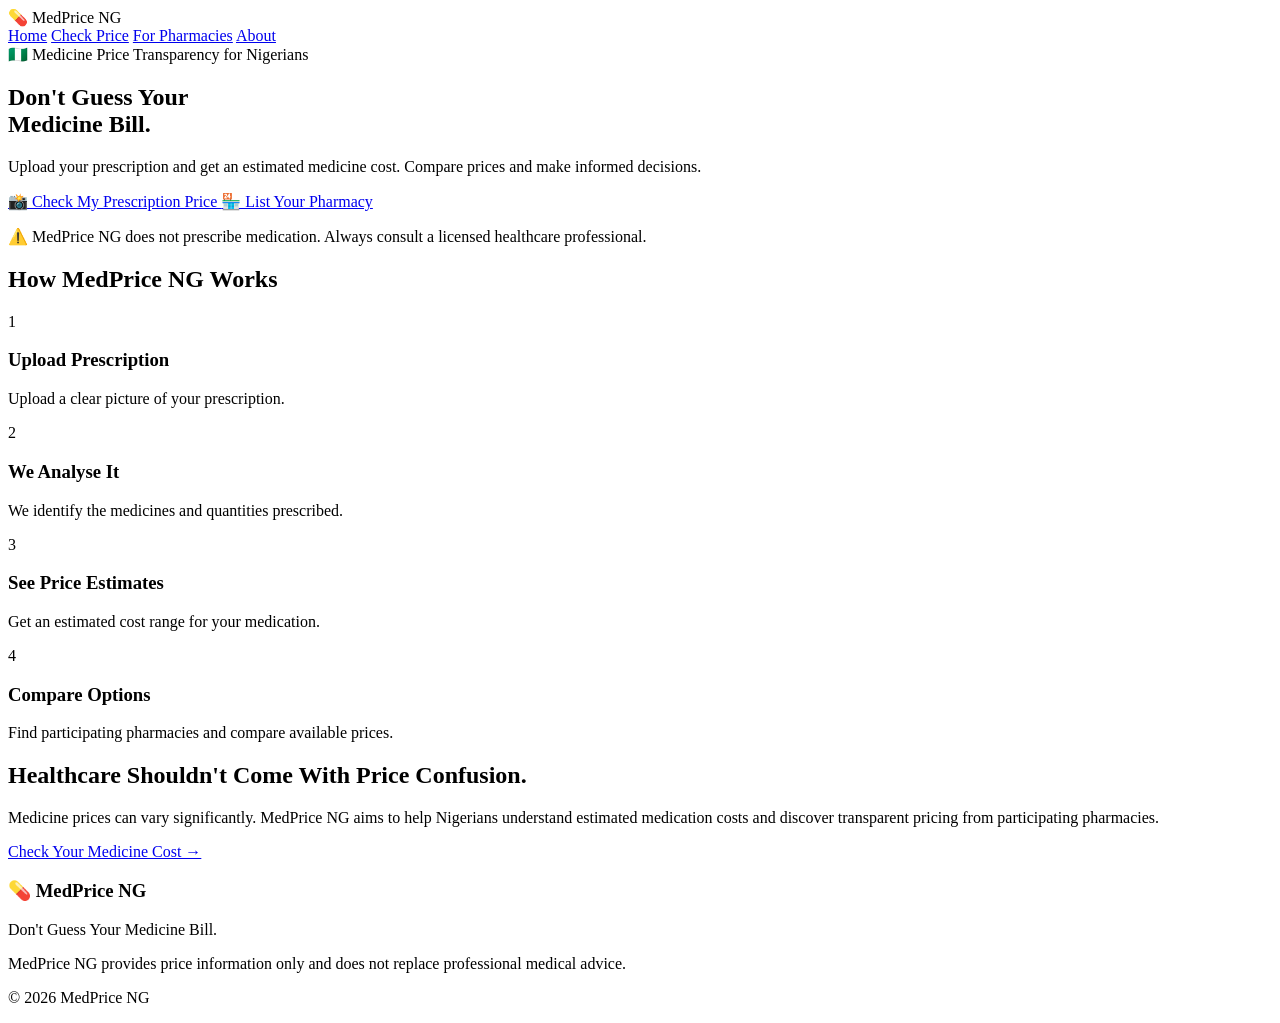
==== index.html @ ba133934 "Add initial index.html for MedPrice NG website" ====
<!DOCTYPE html>
<html lang="en">
<head>
  <meta charset="UTF-8">
  <meta name="viewport" content="width=device-width, initial-scale=1.0">

  <title>MedPrice NG | Don't Guess Your Medicine Bill</title>

  <link rel="stylesheet" href="style.css">
</head>

<body>

  <!-- Navigation -->
  <nav>
    <div class="logo">
      💊 MedPrice <span>NG</span>
    </div>

    <div class="nav-links">
      <a href="index.html">Home</a>
      <a href="check-price.html">Check Price</a>
      <a href="pharmacy.html">For Pharmacies</a>
      <a href="about.html">About</a>
    </div>
  </nav>


  <!-- Hero Section -->
  <section class="hero">

    <div class="hero-content">
      <div class="badge">🇳🇬 Medicine Price Transparency for Nigerians</div>

      <h1>
        Don't Guess Your <br>
        <span>Medicine Bill.</span>
      </h1>

      <p>
        Upload your prescription and get an estimated medicine cost.
        Compare prices and make informed decisions.
      </p>

      <div class="hero-buttons">

        <a href="check-price.html" class="primary-btn">
          📸 Check My Prescription Price
        </a>

        <a href="pharmacy.html" class="secondary-btn">
          🏪 List Your Pharmacy
        </a>

      </div>

      <p class="disclaimer">
        ⚠️ MedPrice NG does not prescribe medication.
        Always consult a licensed healthcare professional.
      </p>

    </div>

  </section>


  <!-- How It Works -->
  <section class="how-it-works">

    <h2>How MedPrice NG Works</h2>

    <div class="steps">

      <div class="step">
        <div class="step-number">1</div>
        <h3>Upload Prescription</h3>
        <p>Upload a clear picture of your prescription.</p>
      </div>

      <div class="step">
        <div class="step-number">2</div>
        <h3>We Analyse It</h3>
        <p>We identify the medicines and quantities prescribed.</p>
      </div>

      <div class="step">
        <div class="step-number">3</div>
        <h3>See Price Estimates</h3>
        <p>Get an estimated cost range for your medication.</p>
      </div>

      <div class="step">
        <div class="step-number">4</div>
        <h3>Compare Options</h3>
        <p>Find participating pharmacies and compare available prices.</p>
      </div>

    </div>

  </section>


  <!-- Why Section -->
  <section class="why">

    <h2>Healthcare Shouldn't Come With Price Confusion.</h2>

    <p>
      Medicine prices can vary significantly. MedPrice NG aims to help
      Nigerians understand estimated medication costs and discover
      transparent pricing from participating pharmacies.
    </p>

    <a href="check-price.html" class="primary-btn">
      Check Your Medicine Cost →
    </a>

  </section>


  <!-- Footer -->
  <footer>

    <h3>💊 MedPrice NG</h3>

    <p>Don't Guess Your Medicine Bill.</p>

    <p class="footer-small">
      MedPrice NG provides price information only and does not replace
      professional medical advice.
    </p>

    <p>© 2026 MedPrice NG</p>

  </footer>


  <script src="script.js"></script>

</body>
</html>
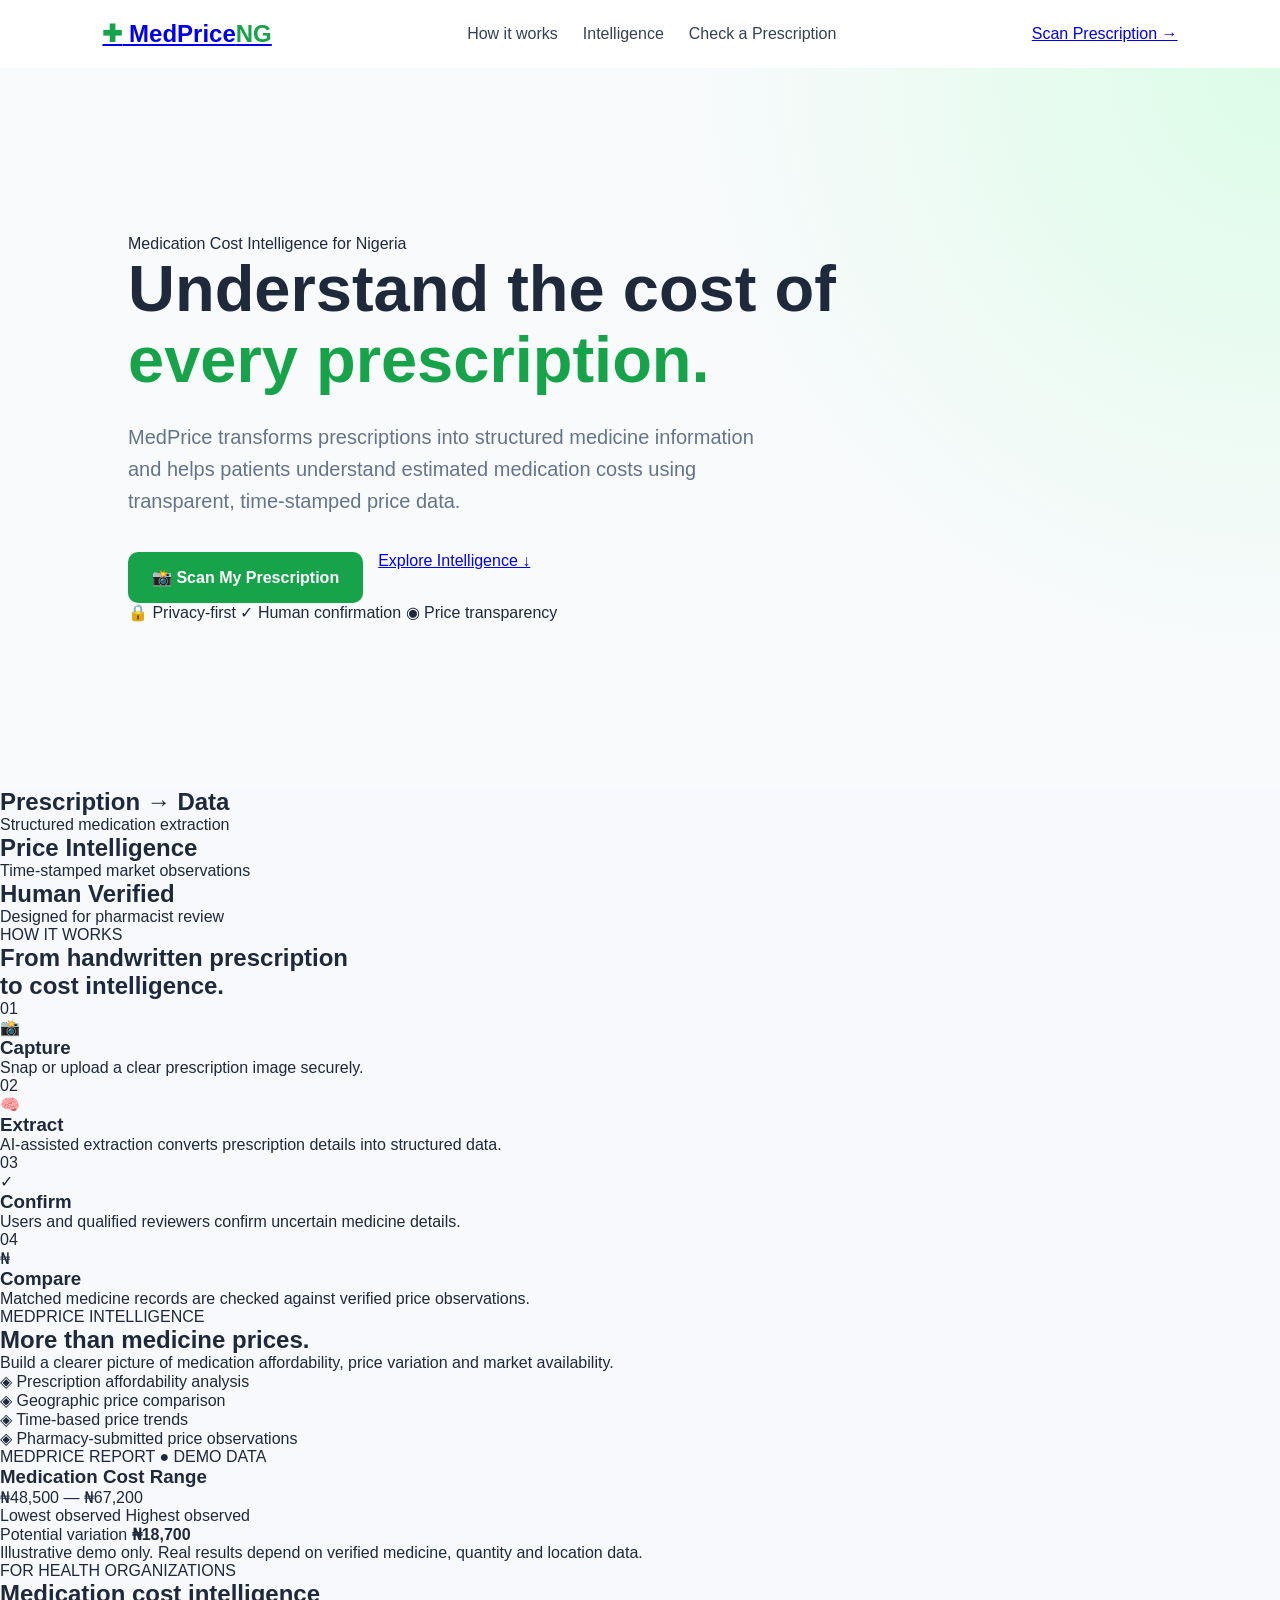
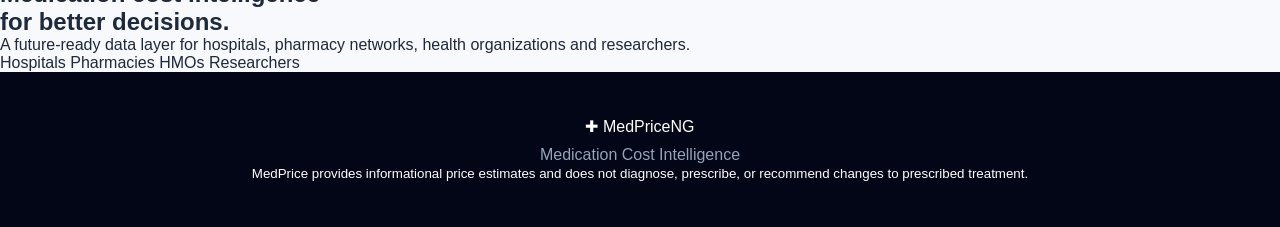
==== commit 9f3a6035: "Update index.html" ====
--- a/index.html
+++ b/index.html
@@ -4,138 +4,256 @@
   <meta charset="UTF-8">
   <meta name="viewport" content="width=device-width, initial-scale=1.0">
 
-  <title>MedPrice NG | Don't Guess Your Medicine Bill</title>
+  <title>MedPrice NG | Medication Price Intelligence</title>
+  <meta name="description" content="Understand prescription medication costs with MedPrice NG.">
 
   <link rel="stylesheet" href="style.css">
 </head>
 
 <body>
 
-  <!-- Navigation -->
-  <nav>
-    <div class="logo">
-      💊 MedPrice <span>NG</span>
-    </div>
-
-    <div class="nav-links">
-      <a href="index.html">Home</a>
-      <a href="check-price.html">Check Price</a>
-      <a href="pharmacy.html">For Pharmacies</a>
-      <a href="about.html">About</a>
-    </div>
-  </nav>
-
-
-  <!-- Hero Section -->
-  <section class="hero">
-
-    <div class="hero-content">
-      <div class="badge">🇳🇬 Medicine Price Transparency for Nigerians</div>
-
-      <h1>
-        Don't Guess Your <br>
-        <span>Medicine Bill.</span>
-      </h1>
+<nav class="navbar">
+  <a href="index.html" class="logo">
+    <span class="logo-icon">✚</span>
+    MedPrice<span>NG</span>
+  </a>
+
+  <div class="nav-links">
+    <a href="#how">How it works</a>
+    <a href="#intelligence">Intelligence</a>
+    <a href="check-price.html">Check a Prescription</a>
+  </div>
+
+  <a href="check-price.html" class="nav-btn">Scan Prescription →</a>
+</nav>
+
+
+<section class="hero">
+
+  <div class="hero-glow"></div>
+
+  <div class="hero-content">
+
+    <div class="eyebrow">
+      <span class="pulse"></span>
+      Medication Cost Intelligence for Nigeria
+    </div>
+
+    <h1>
+      Understand the cost of
+      <span>every prescription.</span>
+    </h1>
+
+    <p class="hero-text">
+      MedPrice transforms prescriptions into structured medicine information
+      and helps patients understand estimated medication costs using
+      transparent, time-stamped price data.
+    </p>
+
+    <div class="hero-buttons">
+
+      <a href="check-price.html" class="primary-btn">
+        📸 Scan My Prescription
+      </a>
+
+      <a href="#intelligence" class="outline-btn">
+        Explore Intelligence ↓
+      </a>
+
+    </div>
+
+    <div class="trust-row">
+      <span>🔒 Privacy-first</span>
+      <span>✓ Human confirmation</span>
+      <span>◉ Price transparency</span>
+    </div>
+
+  </div>
+
+</section>
+
+
+<section class="stats">
+
+  <div>
+    <h2>Prescription → Data</h2>
+    <p>Structured medication extraction</p>
+  </div>
+
+  <div>
+    <h2>Price Intelligence</h2>
+    <p>Time-stamped market observations</p>
+  </div>
+
+  <div>
+    <h2>Human Verified</h2>
+    <p>Designed for pharmacist review</p>
+  </div>
+
+</section>
+
+
+<section class="how" id="how">
+
+  <div class="section-label">HOW IT WORKS</div>
+
+  <h2>From handwritten prescription<br>to cost intelligence.</h2>
+
+  <div class="flow-grid">
+
+    <div class="flow-card">
+      <div class="number">01</div>
+      <div class="flow-icon">📸</div>
+      <h3>Capture</h3>
+      <p>Snap or upload a clear prescription image securely.</p>
+    </div>
+
+    <div class="flow-card">
+      <div class="number">02</div>
+      <div class="flow-icon">🧠</div>
+      <h3>Extract</h3>
+      <p>AI-assisted extraction converts prescription details into structured data.</p>
+    </div>
+
+    <div class="flow-card">
+      <div class="number">03</div>
+      <div class="flow-icon">✓</div>
+      <h3>Confirm</h3>
+      <p>Users and qualified reviewers confirm uncertain medicine details.</p>
+    </div>
+
+    <div class="flow-card">
+      <div class="number">04</div>
+      <div class="flow-icon">₦</div>
+      <h3>Compare</h3>
+      <p>Matched medicine records are checked against verified price observations.</p>
+    </div>
+
+  </div>
+
+</section>
+
+
+<section class="intelligence" id="intelligence">
+
+  <div class="intelligence-content">
+
+    <div>
+
+      <div class="section-label">MEDPRICE INTELLIGENCE</div>
+
+      <h2>More than medicine prices.</h2>
 
       <p>
-        Upload your prescription and get an estimated medicine cost.
-        Compare prices and make informed decisions.
+        Build a clearer picture of medication affordability, price variation
+        and market availability.
       </p>
 
-      <div class="hero-buttons">
-
-        <a href="check-price.html" class="primary-btn">
-          📸 Check My Prescription Price
-        </a>
-
-        <a href="pharmacy.html" class="secondary-btn">
-          🏪 List Your Pharmacy
-        </a>
-
-      </div>
-
-      <p class="disclaimer">
-        ⚠️ MedPrice NG does not prescribe medication.
-        Always consult a licensed healthcare professional.
+      <div class="feature">
+        <span>◈</span>
+        Prescription affordability analysis
+      </div>
+
+      <div class="feature">
+        <span>◈</span>
+        Geographic price comparison
+      </div>
+
+      <div class="feature">
+        <span>◈</span>
+        Time-based price trends
+      </div>
+
+      <div class="feature">
+        <span>◈</span>
+        Pharmacy-submitted price observations
+      </div>
+
+    </div>
+
+
+    <div class="intel-card">
+
+      <div class="intel-top">
+        <span>MEDPRICE REPORT</span>
+        <span class="live">● DEMO DATA</span>
+      </div>
+
+      <h3>Medication Cost Range</h3>
+
+      <div class="price-range">
+        ₦48,500 <span>— ₦67,200</span>
+      </div>
+
+      <div class="intel-bar">
+        <div class="bar-fill"></div>
+      </div>
+
+      <div class="range-labels">
+        <span>Lowest observed</span>
+        <span>Highest observed</span>
+      </div>
+
+      <div class="savings-card">
+        <span>Potential variation</span>
+        <strong>₦18,700</strong>
+      </div>
+
+      <p class="demo-note">
+        Illustrative demo only. Real results depend on verified medicine,
+        quantity and location data.
       </p>
 
     </div>
 
-  </section>
-
-
-  <!-- How It Works -->
-  <section class="how-it-works">
-
-    <h2>How MedPrice NG Works</h2>
-
-    <div class="steps">
-
-      <div class="step">
-        <div class="step-number">1</div>
-        <h3>Upload Prescription</h3>
-        <p>Upload a clear picture of your prescription.</p>
-      </div>
-
-      <div class="step">
-        <div class="step-number">2</div>
-        <h3>We Analyse It</h3>
-        <p>We identify the medicines and quantities prescribed.</p>
-      </div>
-
-      <div class="step">
-        <div class="step-number">3</div>
-        <h3>See Price Estimates</h3>
-        <p>Get an estimated cost range for your medication.</p>
-      </div>
-
-      <div class="step">
-        <div class="step-number">4</div>
-        <h3>Compare Options</h3>
-        <p>Find participating pharmacies and compare available prices.</p>
-      </div>
-
-    </div>
-
-  </section>
-
-
-  <!-- Why Section -->
-  <section class="why">
-
-    <h2>Healthcare Shouldn't Come With Price Confusion.</h2>
-
-    <p>
-      Medicine prices can vary significantly. MedPrice NG aims to help
-      Nigerians understand estimated medication costs and discover
-      transparent pricing from participating pharmacies.
-    </p>
-
-    <a href="check-price.html" class="primary-btn">
-      Check Your Medicine Cost →
-    </a>
-
-  </section>
-
-
-  <!-- Footer -->
-  <footer>
-
-    <h3>💊 MedPrice NG</h3>
-
-    <p>Don't Guess Your Medicine Bill.</p>
-
-    <p class="footer-small">
-      MedPrice NG provides price information only and does not replace
-      professional medical advice.
-    </p>
-
-    <p>© 2026 MedPrice NG</p>
-
-  </footer>
-
-
-  <script src="script.js"></script>
+  </div>
+
+</section>
+
+
+<section class="enterprise">
+
+  <div class="enterprise-box">
+
+    <div>
+      <div class="section-label">FOR HEALTH ORGANIZATIONS</div>
+
+      <h2>Medication cost intelligence<br>for better decisions.</h2>
+
+      <p>
+        A future-ready data layer for hospitals, pharmacy networks,
+        health organizations and researchers.
+      </p>
+    </div>
+
+    <div class="enterprise-tags">
+      <span>Hospitals</span>
+      <span>Pharmacies</span>
+      <span>HMOs</span>
+      <span>Researchers</span>
+    </div>
+
+  </div>
+
+</section>
+
+
+<footer>
+
+  <div class="footer-logo">
+    <span>✚</span> MedPrice<span>NG</span>
+  </div>
+
+  <p>Medication Cost Intelligence</p>
+
+  <small>
+    MedPrice provides informational price estimates and does not diagnose,
+    prescribe, or recommend changes to prescribed treatment.
+  </small>
+
+</footer>
+
+<script src="script.js"></script>
 
 </body>
-</html>
+      </html>
--- a/style.css
+++ b/style.css
@@ -0,0 +1,248 @@
+* {
+  margin: 0;
+  padding: 0;
+  box-sizing: border-box;
+  font-family: Arial, sans-serif;
+}
+
+body {
+  background: #f7f9fc;
+  color: #1e293b;
+}
+
+/* Navigation */
+
+nav {
+  display: flex;
+  justify-content: space-between;
+  align-items: center;
+  padding: 20px 8%;
+  background: white;
+}
+
+.logo {
+  font-size: 24px;
+  font-weight: bold;
+}
+
+.logo span {
+  color: #16a34a;
+}
+
+.nav-links {
+  display: flex;
+  gap: 25px;
+}
+
+.nav-links a {
+  text-decoration: none;
+  color: #334155;
+  font-weight: 500;
+}
+
+/* Hero */
+
+.hero {
+  min-height: 80vh;
+  display: flex;
+  align-items: center;
+  padding: 80px 10%;
+  background:
+    radial-gradient(circle at top right, #dcfce7, transparent 40%),
+    #f8fafc;
+}
+
+.hero-content {
+  max-width: 750px;
+}
+
+.badge {
+  display: inline-block;
+  background: #dcfce7;
+  color: #15803d;
+  padding: 10px 16px;
+  border-radius: 30px;
+  font-size: 14px;
+  margin-bottom: 25px;
+}
+
+.hero h1 {
+  font-size: 65px;
+  line-height: 1.1;
+  margin-bottom: 25px;
+}
+
+.hero h1 span {
+  color: #16a34a;
+}
+
+.hero p {
+  font-size: 20px;
+  line-height: 1.6;
+  color: #64748b;
+  max-width: 650px;
+}
+
+.hero-buttons {
+  display: flex;
+  gap: 15px;
+  margin-top: 35px;
+  flex-wrap: wrap;
+}
+
+.primary-btn,
+.secondary-btn {
+  padding: 16px 24px;
+  border-radius: 10px;
+  text-decoration: none;
+  font-weight: bold;
+  display: inline-block;
+}
+
+.primary-btn {
+  background: #16a34a;
+  color: white;
+}
+
+.secondary-btn {
+  background: white;
+  color: #16a34a;
+  border: 2px solid #16a34a;
+}
+
+.disclaimer {
+  font-size: 13px !important;
+  margin-top: 25px;
+}
+
+/* How It Works */
+
+.how-it-works {
+  padding: 90px 10%;
+  text-align: center;
+}
+
+.how-it-works h2 {
+  font-size: 40px;
+  margin-bottom: 60px;
+}
+
+.steps {
+  display: grid;
+  grid-template-columns: repeat(4, 1fr);
+  gap: 25px;
+}
+
+.step {
+  background: white;
+  padding: 35px 25px;
+  border-radius: 15px;
+  box-shadow: 0 10px 30px rgba(0,0,0,0.05);
+}
+
+.step-number {
+  width: 50px;
+  height: 50px;
+  background: #16a34a;
+  color: white;
+  border-radius: 50%;
+  display: flex;
+  align-items: center;
+  justify-content: center;
+  margin: auto auto 20px;
+  font-weight: bold;
+}
+
+.step h3 {
+  margin-bottom: 15px;
+}
+
+.step p {
+  color: #64748b;
+  line-height: 1.6;
+}
+
+/* Why Section */
+
+.why {
+  padding: 100px 10%;
+  background: #052e16;
+  color: white;
+  text-align: center;
+}
+
+.why h2 {
+  font-size: 45px;
+  max-width: 800px;
+  margin: auto;
+}
+
+.why p {
+  max-width: 700px;
+  margin: 25px auto 35px;
+  line-height: 1.7;
+  color: #d1fae5;
+}
+
+.why .primary-btn {
+  background: white;
+  color: #15803d;
+}
+
+/* Footer */
+
+footer {
+  background: #020617;
+  color: white;
+  text-align: center;
+  padding: 45px 20px;
+}
+
+footer p {
+  margin-top: 10px;
+  color: #94a3b8;
+}
+
+.footer-small {
+  font-size: 13px;
+  max-width: 500px;
+  margin: 20px auto;
+}
+
+/* Mobile */
+
+@media(max-width: 768px) {
+
+  nav {
+    padding: 18px 5%;
+  }
+
+  .nav-links {
+    display: none;
+  }
+
+  .hero {
+    padding: 70px 7%;
+  }
+
+  .hero h1 {
+    font-size: 45px;
+  }
+
+  .hero p {
+    font-size: 17px;
+  }
+
+  .steps {
+    grid-template-columns: 1fr;
+  }
+
+  .how-it-works h2 {
+    font-size: 32px;
+  }
+
+  .why h2 {
+    font-size: 34px;
+  }
+
+}
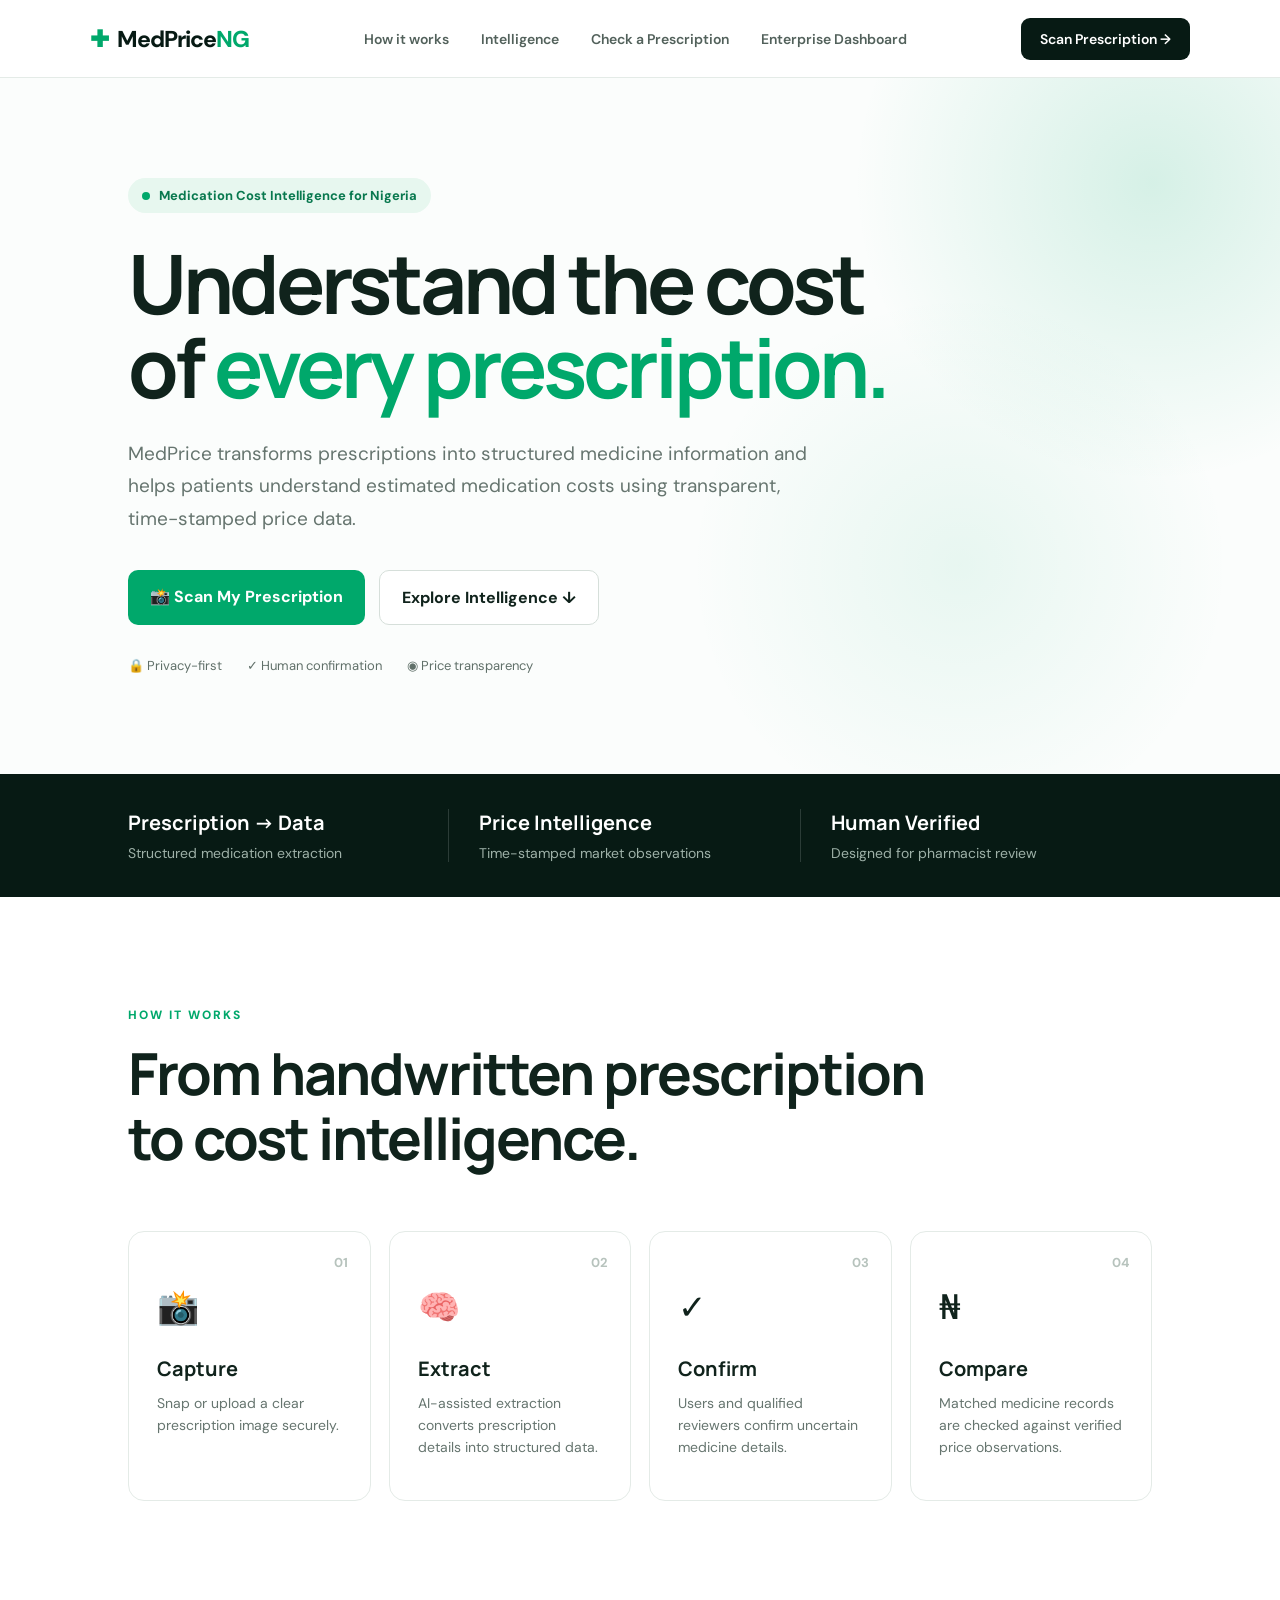
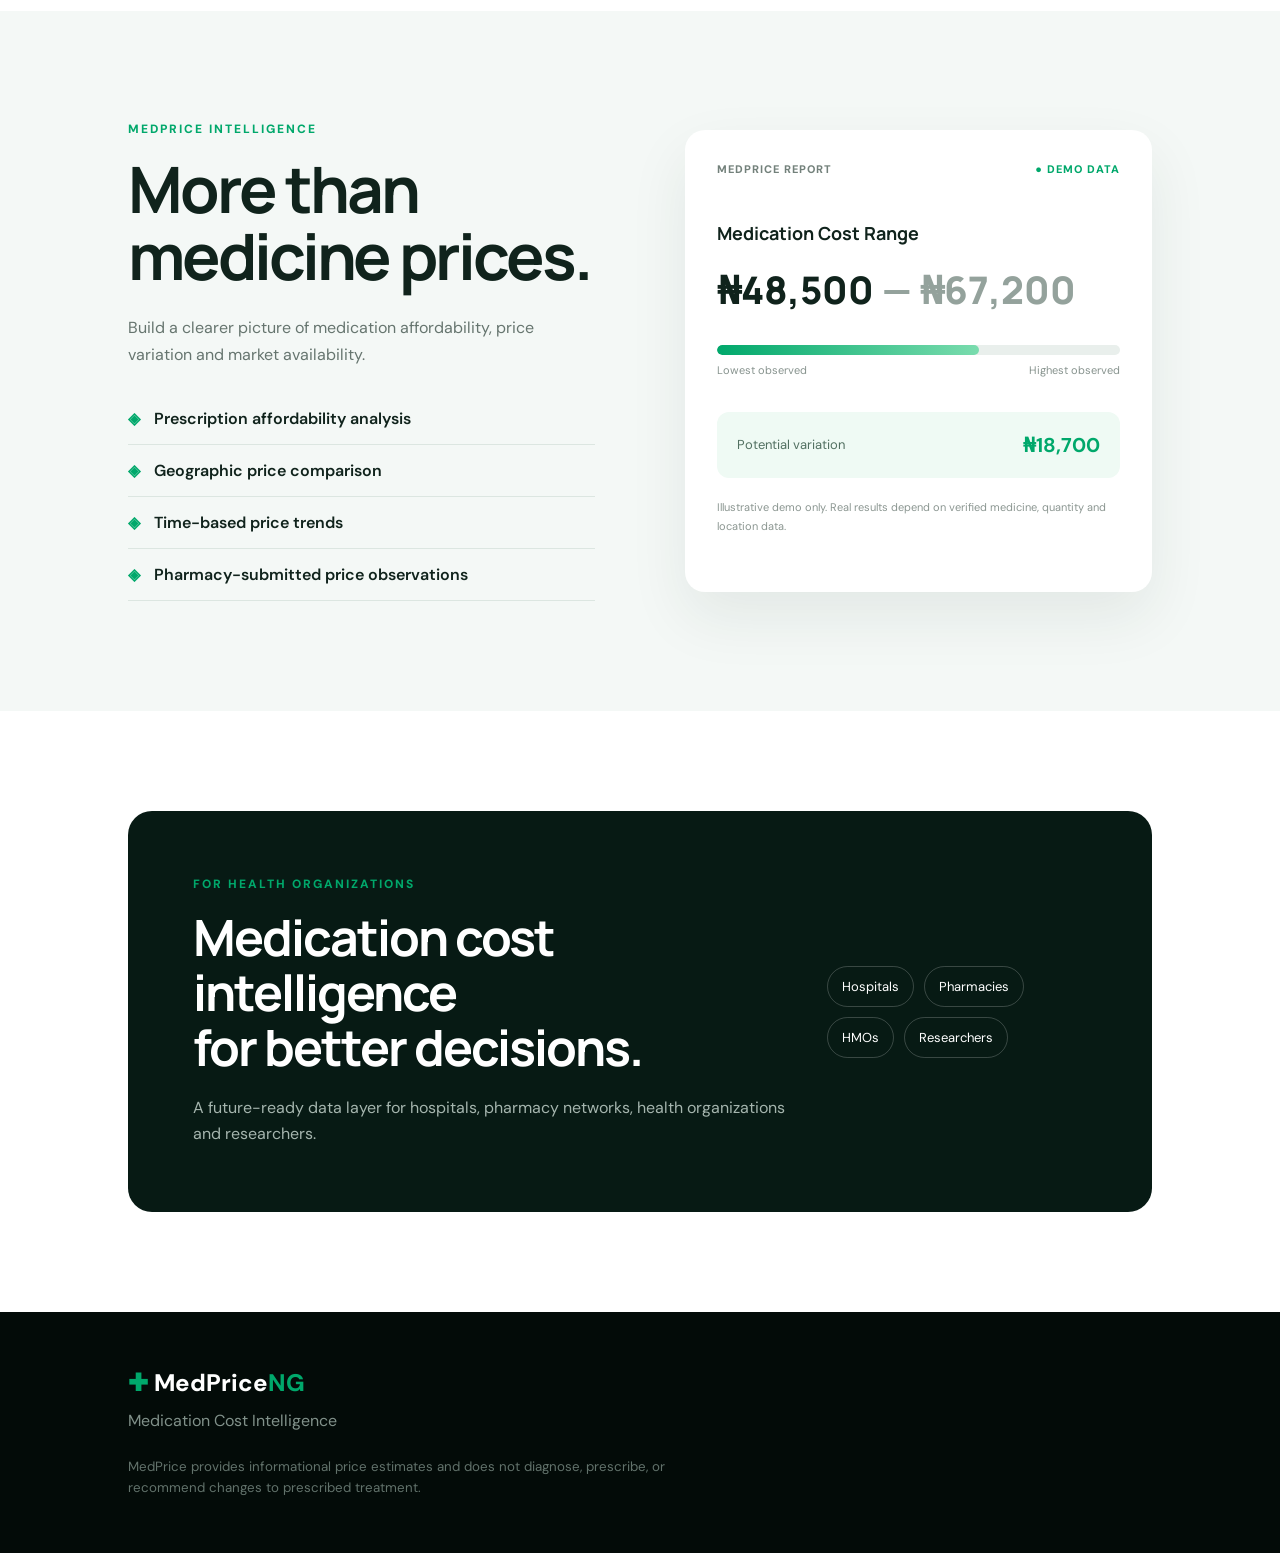
==== commit f9fb5f53: "Update navigation links in index.html" ====
--- a/index.html
+++ b/index.html
@@ -17,14 +17,13 @@
     <span class="logo-icon">✚</span>
     MedPrice<span>NG</span>
   </a>
-
-  <div class="nav-links">
-    <a href="#how">How it works</a>
-    <a href="#intelligence">Intelligence</a>
-    <a href="check-price.html">Check a Prescription</a>
-  </div>
-
-  <a href="check-price.html" class="nav-btn">Scan Prescription →</a>
+<div class="nav-links">
+  <a href="#how">How it works</a>
+  <a href="#intelligence">Intelligence</a>
+  <a href="check-price.html">Check a Prescription</a>
+  <a href="dashboard.html">Enterprise Dashboard</a>
+</div>
+  <check-price.html" class="nav-btn">Scan Prescription →</a>
 </nav>
 
 
--- a/style.css
+++ b/style.css
@@ -1,248 +1,533 @@
+@import url('https://fonts.googleapis.com/css2?family=DM+Sans:wght@400;500;600;700&family=Manrope:wght@600;700;800&display=swap');
+
+:root {
+  --green: #00a86b;
+  --dark: #071a14;
+  --ink: #10231c;
+  --muted: #66756f;
+  --line: #e4ebe7;
+  --soft: #f4f8f6;
+}
+
 * {
   margin: 0;
   padding: 0;
   box-sizing: border-box;
-  font-family: Arial, sans-serif;
+}
+
+html {
+  scroll-behavior: smooth;
 }
 
 body {
-  background: #f7f9fc;
-  color: #1e293b;
-}
-
-/* Navigation */
-
-nav {
+  font-family: "DM Sans", sans-serif;
+  color: var(--ink);
+  background: #ffffff;
+}
+
+h1, h2, h3 {
+  font-family: "Manrope", sans-serif;
+}
+
+/* NAVBAR */
+
+.navbar {
+  height: 78px;
+  display: flex;
+  align-items: center;
+  justify-content: space-between;
+  padding: 0 7%;
+  border-bottom: 1px solid var(--line);
+  background: rgba(255,255,255,0.95);
+  position: sticky;
+  top: 0;
+  z-index: 100;
+}
+
+.logo {
+  text-decoration: none;
+  color: var(--dark);
+  font-size: 23px;
+  font-weight: 800;
+  letter-spacing: -1px;
+}
+
+.logo span:not(.logo-icon),
+.footer-logo span:last-child {
+  color: var(--green);
+}
+
+.logo-icon {
+  color: var(--green);
+  margin-right: 5px;
+}
+
+.nav-links {
+  display: flex;
+  gap: 32px;
+}
+
+.nav-links a {
+  text-decoration: none;
+  color: #52615b;
+  font-size: 14px;
+  font-weight: 600;
+}
+
+.nav-btn {
+  text-decoration: none;
+  background: var(--dark);
+  color: white;
+  padding: 12px 19px;
+  border-radius: 9px;
+  font-size: 14px;
+  font-weight: 600;
+}
+
+/* HERO */
+
+.hero {
+  min-height: 650px;
+  display: flex;
+  align-items: center;
+  padding: 100px 10%;
+  position: relative;
+  overflow: hidden;
+  background:
+    radial-gradient(circle at 90% 15%, rgba(0,168,107,0.15), transparent 23%),
+    radial-gradient(circle at 75% 70%, rgba(0,168,107,0.08), transparent 25%),
+    #fbfdfc;
+}
+
+.hero-content {
+  max-width: 820px;
+  position: relative;
+  z-index: 2;
+}
+
+.eyebrow {
+  display: inline-flex;
+  align-items: center;
+  gap: 9px;
+  background: #e7f7ef;
+  color: #08784e;
+  padding: 9px 14px;
+  border-radius: 30px;
+  font-size: 13px;
+  font-weight: 700;
+  margin-bottom: 28px;
+}
+
+.pulse {
+  width: 8px;
+  height: 8px;
+  background: var(--green);
+  border-radius: 50%;
+}
+
+.hero h1 {
+  font-size: clamp(48px, 7vw, 82px);
+  line-height: 1.03;
+  letter-spacing: -4px;
+  max-width: 850px;
+}
+
+.hero h1 span {
+  color: var(--green);
+}
+
+.hero-text {
+  font-size: 19px;
+  color: var(--muted);
+  line-height: 1.7;
+  max-width: 680px;
+  margin-top: 28px;
+}
+
+.hero-buttons {
+  display: flex;
+  gap: 14px;
+  margin-top: 35px;
+  flex-wrap: wrap;
+}
+
+.primary-btn,
+.outline-btn {
+  text-decoration: none;
+  padding: 16px 22px;
+  border-radius: 10px;
+  font-weight: 700;
+  transition: 0.2s;
+}
+
+.primary-btn {
+  background: var(--green);
+  color: white;
+}
+
+.primary-btn:hover {
+  transform: translateY(-2px);
+  box-shadow: 0 10px 25px rgba(0,168,107,0.2);
+}
+
+.outline-btn {
+  color: var(--ink);
+  border: 1px solid #d6dfda;
+  background: white;
+}
+
+.trust-row {
+  display: flex;
+  gap: 25px;
+  flex-wrap: wrap;
+  margin-top: 32px;
+  font-size: 13px;
+  color: #607069;
+}
+
+/* STATS */
+
+.stats {
+  padding: 35px 10%;
+  background: var(--dark);
+  display: grid;
+  grid-template-columns: repeat(3, 1fr);
+  gap: 30px;
+  color: white;
+}
+
+.stats div {
+  border-right: 1px solid rgba(255,255,255,0.15);
+  padding-right: 25px;
+}
+
+.stats div:last-child {
+  border: none;
+}
+
+.stats h2 {
+  font-size: 20px;
+}
+
+.stats p {
+  color: #9eb1a8;
+  margin-top: 8px;
+  font-size: 14px;
+}
+
+/* HOW */
+
+.how {
+  padding: 110px 10%;
+}
+
+.section-label {
+  color: var(--green);
+  font-size: 12px;
+  font-weight: 800;
+  letter-spacing: 2px;
+  margin-bottom: 18px;
+}
+
+.how > h2 {
+  font-size: clamp(34px, 5vw, 58px);
+  line-height: 1.12;
+  letter-spacing: -2px;
+}
+
+.flow-grid {
+  display: grid;
+  grid-template-columns: repeat(4, 1fr);
+  gap: 18px;
+  margin-top: 60px;
+}
+
+.flow-card {
+  border: 1px solid var(--line);
+  border-radius: 16px;
+  padding: 28px;
+  min-height: 270px;
+  position: relative;
+  background: white;
+}
+
+.number {
+  position: absolute;
+  top: 22px;
+  right: 22px;
+  color: #b7c3bd;
+  font-size: 13px;
+  font-weight: 700;
+}
+
+.flow-icon {
+  font-size: 34px;
+  margin: 25px 0;
+}
+
+.flow-card h3 {
+  font-size: 20px;
+  margin-bottom: 10px;
+}
+
+.flow-card p {
+  color: var(--muted);
+  font-size: 14px;
+  line-height: 1.6;
+}
+
+/* INTELLIGENCE */
+
+.intelligence {
+  padding: 110px 10%;
+  background: var(--soft);
+}
+
+.intelligence-content {
+  display: grid;
+  grid-template-columns: 1fr 1fr;
+  gap: 90px;
+  align-items: center;
+}
+
+.intelligence h2 {
+  font-size: clamp(40px, 5vw, 64px);
+  line-height: 1.05;
+  letter-spacing: -3px;
+}
+
+.intelligence-content > div > p {
+  color: var(--muted);
+  line-height: 1.7;
+  margin: 25px 0;
+  max-width: 520px;
+}
+
+.feature {
+  padding: 15px 0;
+  border-bottom: 1px solid #dce6e1;
+  font-weight: 600;
+}
+
+.feature span {
+  color: var(--green);
+  margin-right: 10px;
+}
+
+.intel-card {
+  background: white;
+  padding: 32px;
+  border-radius: 20px;
+  box-shadow: 0 25px 60px rgba(20,50,38,0.08);
+}
+
+.intel-top {
+  display: flex;
+  justify-content: space-between;
+  font-size: 11px;
+  font-weight: 800;
+  letter-spacing: 1px;
+  color: #73817b;
+}
+
+.live {
+  color: var(--green);
+}
+
+.intel-card h3 {
+  margin-top: 45px;
+  font-size: 18px;
+}
+
+.price-range {
+  font-family: "Manrope";
+  font-size: 38px;
+  font-weight: 800;
+  margin: 18px 0 30px;
+}
+
+.price-range span {
+  color: #94a29c;
+}
+
+.intel-bar {
+  height: 10px;
+  background: #e9efec;
+  border-radius: 10px;
+  overflow: hidden;
+}
+
+.bar-fill {
+  height: 100%;
+  width: 65%;
+  background: linear-gradient(90deg, var(--green), #7adcae);
+  border-radius: 10px;
+}
+
+.range-labels {
+  display: flex;
+  justify-content: space-between;
+  color: #87938e;
+  font-size: 11px;
+  margin-top: 8px;
+}
+
+.savings-card {
+  margin-top: 35px;
+  padding: 20px;
+  background: #effaf4;
+  border-radius: 12px;
   display: flex;
   justify-content: space-between;
   align-items: center;
-  padding: 20px 8%;
-  background: white;
-}
-
-.logo {
+}
+
+.savings-card span {
+  font-size: 13px;
+  color: #527061;
+}
+
+.savings-card strong {
+  color: var(--green);
+  font-size: 20px;
+}
+
+.demo-note {
+  font-size: 11px;
+  margin-top: 20px !important;
+  color: #8b9691 !important;
+}
+
+/* ENTERPRISE */
+
+.enterprise {
+  padding: 100px 10%;
+}
+
+.enterprise-box {
+  background: var(--dark);
+  color: white;
+  border-radius: 24px;
+  padding: 65px;
+  display: flex;
+  justify-content: space-between;
+  gap: 40px;
+  align-items: center;
+}
+
+.enterprise h2 {
+  font-size: clamp(32px, 4vw, 50px);
+  line-height: 1.1;
+  letter-spacing: -2px;
+}
+
+.enterprise p {
+  color: #a5b5ae;
+  line-height: 1.6;
+  margin-top: 20px;
+  max-width: 600px;
+}
+
+.enterprise-tags {
+  display: flex;
+  flex-wrap: wrap;
+  gap: 10px;
+  max-width: 260px;
+}
+
+.enterprise-tags span {
+  border: 1px solid rgba(255,255,255,0.2);
+  padding: 11px 14px;
+  border-radius: 30px;
+  font-size: 13px;
+}
+
+/* FOOTER */
+
+footer {
+  padding: 55px 10%;
+  background: #030b08;
+  color: white;
+}
+
+.footer-logo {
   font-size: 24px;
-  font-weight: bold;
-}
-
-.logo span {
-  color: #16a34a;
-}
-
-.nav-links {
-  display: flex;
-  gap: 25px;
-}
-
-.nav-links a {
-  text-decoration: none;
-  color: #334155;
-  font-weight: 500;
-}
-
-/* Hero */
-
-.hero {
-  min-height: 80vh;
-  display: flex;
-  align-items: center;
-  padding: 80px 10%;
-  background:
-    radial-gradient(circle at top right, #dcfce7, transparent 40%),
-    #f8fafc;
-}
-
-.hero-content {
-  max-width: 750px;
-}
-
-.badge {
-  display: inline-block;
-  background: #dcfce7;
-  color: #15803d;
-  padding: 10px 16px;
-  border-radius: 30px;
-  font-size: 14px;
-  margin-bottom: 25px;
-}
-
-.hero h1 {
-  font-size: 65px;
-  line-height: 1.1;
-  margin-bottom: 25px;
-}
-
-.hero h1 span {
-  color: #16a34a;
-}
-
-.hero p {
-  font-size: 20px;
+  font-weight: 800;
+}
+
+.footer-logo > span:first-child {
+  color: var(--green);
+}
+
+footer p {
+  color: #81918a;
+  margin-top: 12px;
+}
+
+footer small {
+  display: block;
+  max-width: 550px;
+  margin-top: 25px;
+  color: #62726b;
   line-height: 1.6;
-  color: #64748b;
-  max-width: 650px;
-}
-
-.hero-buttons {
-  display: flex;
-  gap: 15px;
-  margin-top: 35px;
-  flex-wrap: wrap;
-}
-
-.primary-btn,
-.secondary-btn {
-  padding: 16px 24px;
-  border-radius: 10px;
-  text-decoration: none;
-  font-weight: bold;
-  display: inline-block;
-}
-
-.primary-btn {
-  background: #16a34a;
-  color: white;
-}
-
-.secondary-btn {
-  background: white;
-  color: #16a34a;
-  border: 2px solid #16a34a;
-}
-
-.disclaimer {
-  font-size: 13px !important;
-  margin-top: 25px;
-}
-
-/* How It Works */
-
-.how-it-works {
-  padding: 90px 10%;
-  text-align: center;
-}
-
-.how-it-works h2 {
-  font-size: 40px;
-  margin-bottom: 60px;
-}
-
-.steps {
-  display: grid;
-  grid-template-columns: repeat(4, 1fr);
-  gap: 25px;
-}
-
-.step {
-  background: white;
-  padding: 35px 25px;
-  border-radius: 15px;
-  box-shadow: 0 10px 30px rgba(0,0,0,0.05);
-}
-
-.step-number {
-  width: 50px;
-  height: 50px;
-  background: #16a34a;
-  color: white;
-  border-radius: 50%;
-  display: flex;
-  align-items: center;
-  justify-content: center;
-  margin: auto auto 20px;
-  font-weight: bold;
-}
-
-.step h3 {
-  margin-bottom: 15px;
-}
-
-.step p {
-  color: #64748b;
-  line-height: 1.6;
-}
-
-/* Why Section */
-
-.why {
-  padding: 100px 10%;
-  background: #052e16;
-  color: white;
-  text-align: center;
-}
-
-.why h2 {
-  font-size: 45px;
-  max-width: 800px;
-  margin: auto;
-}
-
-.why p {
-  max-width: 700px;
-  margin: 25px auto 35px;
-  line-height: 1.7;
-  color: #d1fae5;
-}
-
-.why .primary-btn {
-  background: white;
-  color: #15803d;
-}
-
-/* Footer */
-
-footer {
-  background: #020617;
-  color: white;
-  text-align: center;
-  padding: 45px 20px;
-}
-
-footer p {
-  margin-top: 10px;
-  color: #94a3b8;
-}
-
-.footer-small {
-  font-size: 13px;
-  max-width: 500px;
-  margin: 20px auto;
-}
-
-/* Mobile */
-
-@media(max-width: 768px) {
-
-  nav {
-    padding: 18px 5%;
-  }
+}
+
+/* MOBILE */
+
+@media (max-width: 850px) {
 
   .nav-links {
     display: none;
   }
 
+  .navbar {
+    padding: 0 5%;
+  }
+
+  .nav-btn {
+    font-size: 12px;
+    padding: 10px 12px;
+  }
+
   .hero {
-    padding: 70px 7%;
+    padding: 90px 7%;
+    min-height: 620px;
   }
 
   .hero h1 {
-    font-size: 45px;
-  }
-
-  .hero p {
-    font-size: 17px;
-  }
-
-  .steps {
+    letter-spacing: -2px;
+  }
+
+  .stats {
     grid-template-columns: 1fr;
-  }
-
-  .how-it-works h2 {
-    font-size: 32px;
-  }
-
-  .why h2 {
-    font-size: 34px;
-  }
-
-}
+    padding: 35px 7%;
+  }
+
+  .stats div {
+    border-right: none;
+    border-bottom: 1px solid rgba(255,255,255,0.15);
+    padding: 15px 0;
+  }
+
+  .flow-grid {
+    grid-template-columns: 1fr;
+  }
+
+  .how,
+  .intelligence,
+  .enterprise {
+    padding: 80px 7%;
+  }
+
+  .intelligence-content {
+    grid-template-columns: 1fr;
+    gap: 50px;
+  }
+
+  .enterprise-box {
+    padding: 35px 25px;
+    flex-direction: column;
+    align-items: flex-start;
+  }
+
+}
